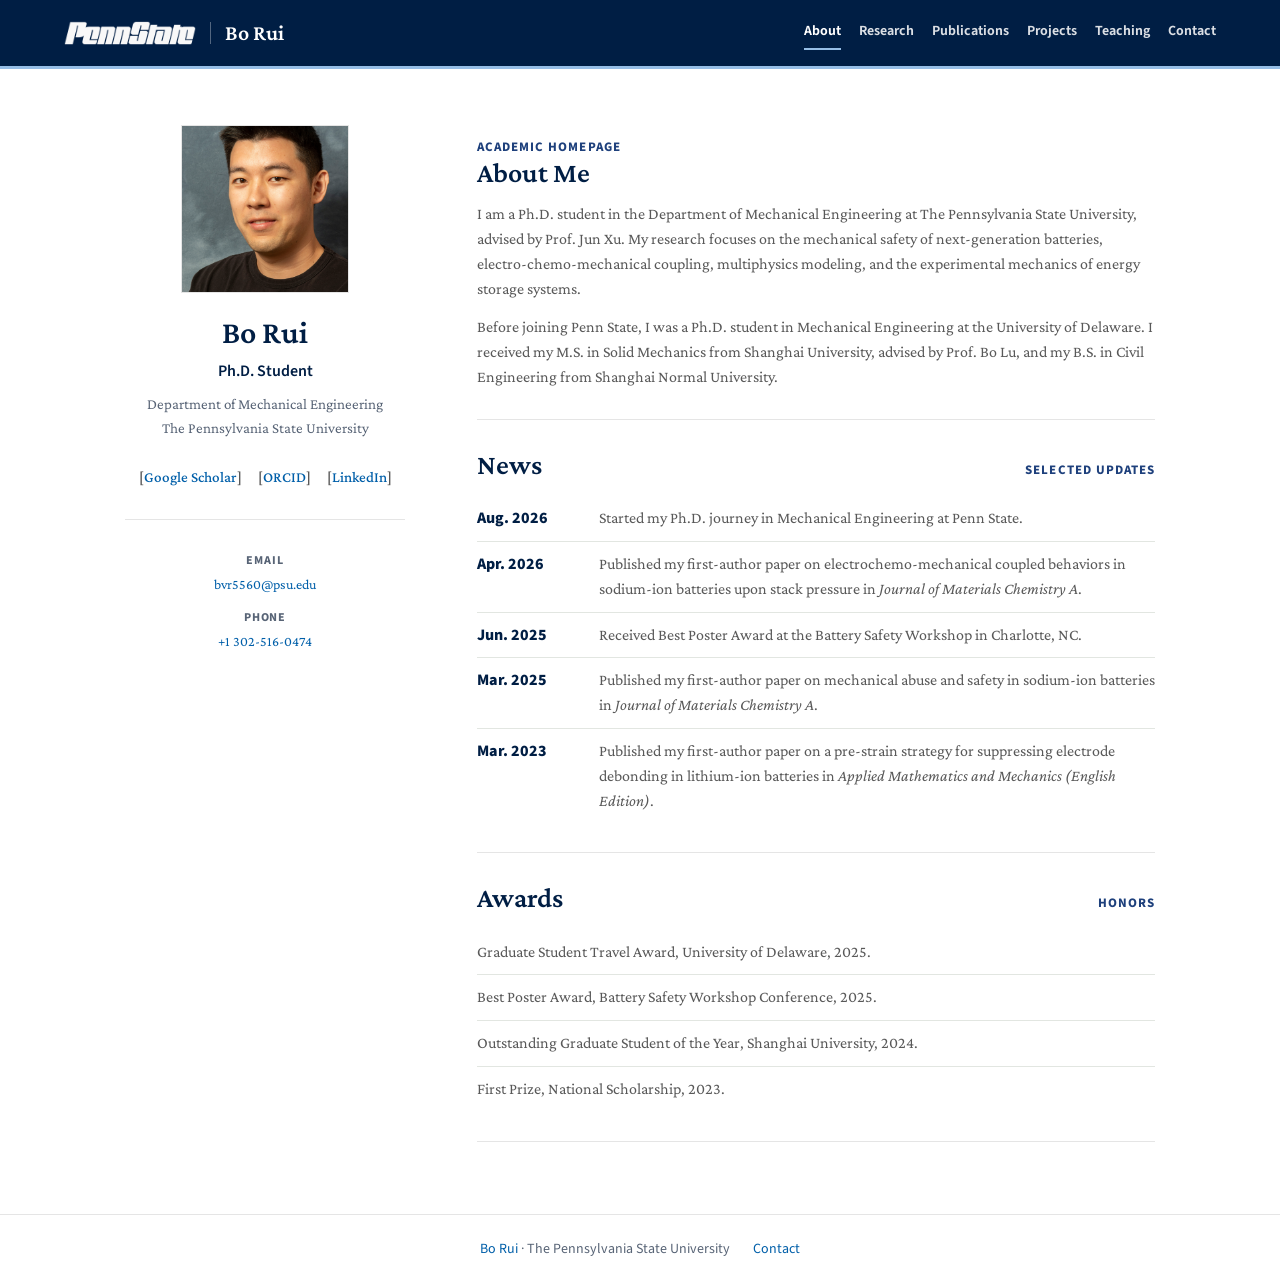
==== index.html @ 9f86cd19 "Split academic website into independent section pages" ====
<!doctype html>
<html lang="en">
  <head>
    <meta charset="utf-8" />
    <meta name="viewport" content="width=device-width, initial-scale=1" />
    <meta
      name="description"
      content="About — Bo Rui, Ph.D. student in Mechanical Engineering at The Pennsylvania State University."
    />
    <title>About | Bo Rui</title>
    <link rel="preconnect" href="https://fonts.googleapis.com" />
    <link rel="preconnect" href="https://fonts.gstatic.com" crossorigin />
    <link
      href="https://fonts.googleapis.com/css2?family=Crimson+Pro:ital,wght@0,400;0,500;0,600;1,400;1,500&family=Source+Sans+3:wght@400;500;600;700;750&display=swap"
      rel="stylesheet"
    />
    <link rel="stylesheet" href="styles.css" />
    <script src="navigation.js" defer></script>
  </head>
  <body>
    <a class="skip-link" href="#main-content">Skip to main content</a>
    <header class="topbar">
      <a class="brand" href="index.html" aria-label="Bo Rui homepage">
        <img src="assets/pennstate.png" alt="The Pennsylvania State University" />
        <span>Bo Rui</span>
      </a>
      <nav class="nav" aria-label="Primary navigation">
        <a href="index.html" aria-current="page">About</a>
        <a href="research.html">Research</a>
        <a href="publications.html">Publications</a>
        <a href="projects.html">Projects</a>
        <a href="teaching.html">Teaching</a>
        <a href="contact.html">Contact</a>
      </nav>
    </header>

    <div class="page-shell">
      <aside class="profile-panel" aria-label="Profile summary">
        <img class="portrait" src="assets/profile.jpg" alt="Portrait of Bo Rui" />
        <h1>Bo Rui</h1>
        <p class="role">Ph.D. Student</p>
        <p class="affiliation">
          Department of Mechanical Engineering<br />
          The Pennsylvania State University
        </p>
        <div class="quick-links" aria-label="Academic links">
          <a href="https://scholar.google.com/citations?user=eAPEMPQAAAAJ&hl=en">Google Scholar</a>
          <a href="https://orcid.org/0009-0004-3398-0794">ORCID</a>
          <a href="https://www.linkedin.com/in/bo-rui-29960b326/">LinkedIn</a>
        </div>
        <dl class="profile-meta">
          <div>
            <dt>Email</dt>
            <dd><a href="mailto:bvr5560@psu.edu">bvr5560@psu.edu</a></dd>
          </div>
          <div>
            <dt>Phone</dt>
            <dd><a href="tel:+13025160474">+1 302-516-0474</a></dd>
          </div>
        </dl>
      </aside>
      <main id="main-content" class="content" tabindex="-1">
        <section id="about" class="section">
          <p class="eyebrow">Academic Homepage</p>
          <h2>About Me</h2>
          <p>
            I am a Ph.D. student in the Department of Mechanical Engineering at
            The Pennsylvania State University, advised by Prof. Jun Xu. My
            research focuses on the mechanical safety of next-generation batteries,
            electro-chemo-mechanical coupling, multiphysics modeling, and the
            experimental mechanics of energy storage systems.
          </p>
          <p>
            Before joining Penn State, I was a Ph.D. student in Mechanical
            Engineering at the University of Delaware. I received my M.S. in
            Solid Mechanics from Shanghai University, advised by Prof. Bo Lu,
            and my B.S. in Civil Engineering from Shanghai Normal University.
          </p>
        </section>

        <section class="section news-section" aria-labelledby="news-title">
          <div class="section-heading">
            <h2 id="news-title">News</h2>
            <span class="section-note">Selected updates</span>
          </div>
          <ul class="timeline">
            <li>
              <time datetime="2026-08">Aug. 2026</time>
              <span>Started my Ph.D. journey in Mechanical Engineering at Penn State.</span>
            </li>
            <li>
              <time datetime="2026-04">Apr. 2026</time>
              <span>Published my first-author paper on electrochemo-mechanical coupled behaviors in sodium-ion batteries upon stack pressure in <em>Journal of Materials Chemistry A</em>.</span>
            </li>
            <li>
              <time datetime="2025-06">Jun. 2025</time>
              <span>Received Best Poster Award at the Battery Safety Workshop in Charlotte, NC.</span>
            </li>
            <li>
              <time datetime="2025-03">Mar. 2025</time>
              <span>Published my first-author paper on mechanical abuse and safety in sodium-ion batteries in <em>Journal of Materials Chemistry A</em>.</span>
            </li>
            <li>
              <time datetime="2023-03">Mar. 2023</time>
              <span>Published my first-author paper on a pre-strain strategy for suppressing electrode debonding in lithium-ion batteries in <em>Applied Mathematics and Mechanics (English Edition)</em>.</span>
            </li>
          </ul>
        </section>

        <section class="section">
          <div class="section-heading">
            <h2>Awards</h2>
            <span class="section-note">Honors</span>
          </div>
          <ul class="simple-list">
            <li>Graduate Student Travel Award, University of Delaware, 2025.</li>
            <li>Best Poster Award, Battery Safety Workshop Conference, 2025.</li>
            <li>Outstanding Graduate Student of the Year, Shanghai University, 2024.</li>
            <li>First Prize, National Scholarship, 2023.</li>
          </ul>
        </section>
      </main>
    </div>
    <footer class="site-footer">
      <a href="index.html">Bo Rui</a> · The Pennsylvania State University
      <a href="contact.html">Contact</a>
    </footer>
  </body>
</html>
---- styles.css ----
:root {
  color-scheme: light;
  --bg: #ffffff;
  --paper: #ffffff;
  --ink: #595959;
  --heading: #001e44;
  --muted: #586476;
  --line: #e5e5e5;
  --accent: #005fa9;
  --accent-dark: #001e44;
  --accent-soft: #f6f8fa;
  --sky: #96bee6;
  --radius: 2px;
  --display: "Crimson Pro", Georgia, "Times New Roman", serif;
  --sans: "Source Sans 3", "Segoe UI", Arial, sans-serif;
}

* {
  box-sizing: border-box;
}

html {
  scroll-behavior: smooth;
}

body {
  margin: 0;
  background: var(--bg);
  color: var(--ink);
  font-family: var(--display);
  font-size: 16px;
  line-height: 1.55;
  -webkit-font-smoothing: antialiased;
}

a {
  color: var(--accent);
  text-decoration: none;
}

a:hover {
  color: #006699;
  text-decoration: underline;
  text-underline-offset: 3px;
}

.topbar {
  position: sticky;
  top: 0;
  z-index: 10;
  display: flex;
  align-items: center;
  justify-content: space-between;
  gap: 24px;
  padding: 16px clamp(20px, 5vw, 72px);
  border-bottom: 3px solid var(--sky);
  background: var(--heading);
  backdrop-filter: blur(10px);
}

.brand {
  display: inline-flex;
  align-items: center;
  gap: 14px;
  color: #ffffff;
  font-family: var(--display);
  font-size: 22px;
  font-weight: 600;
}

.brand img {
  display: block;
  width: 132px;
  height: auto;
}

.brand span {
  padding-left: 14px;
  border-left: 1px solid rgba(255, 255, 255, 0.32);
  line-height: 1;
}

.nav {
  display: flex;
  flex-wrap: wrap;
  justify-content: flex-end;
  gap: 8px 18px;
  font-family: var(--sans);
  font-size: 14px;
  font-weight: 650;
}

.nav a {
  color: rgba(255, 255, 255, 0.86);
}

.nav a:hover {
  color: #ffffff;
}

.page-shell {
  display: grid;
  grid-template-columns: minmax(232px, 280px) minmax(0, 720px);
  gap: clamp(34px, 6vw, 72px);
  width: min(1030px, calc(100% - 44px));
  margin: 52px auto 72px;
}

.profile-panel {
  position: sticky;
  top: 92px;
  align-self: start;
  padding: 4px 0 0;
  border: 0;
  border-radius: 0;
  background: transparent;
  text-align: center;
}

.portrait {
  width: 168px;
  height: 168px;
  margin: 0 auto 22px;
  border: 1px solid var(--line);
  border-radius: 0;
  display: block;
  object-fit: cover;
  object-position: 50% 28%;
}

.profile-panel h1,
.section h2 {
  margin: 0;
  color: var(--heading);
  font-family: var(--display);
  line-height: 1.12;
}

.profile-panel h1 {
  font-size: 32px;
  text-align: center;
  font-weight: 600;
}

.role {
  margin: 8px 0 0;
  color: var(--heading);
  font-family: var(--sans);
  font-weight: 600;
  text-align: center;
}

.affiliation {
  margin: 10px 0 20px;
  color: var(--muted);
  font-family: var(--display);
  font-size: 15px;
  text-align: center;
}

.quick-links {
  display: flex;
  flex-wrap: wrap;
  justify-content: center;
  gap: 4px;
  margin: 24px 0 28px;
}

.quick-links a,
.paper-links a {
  display: inline-flex;
  min-height: auto;
  align-items: center;
  border: 0;
  border-radius: 0;
  padding: 2px 6px;
  background: transparent;
  color: var(--accent);
  font-family: var(--display);
  font-size: 15px;
  font-weight: 500;
}

.quick-links a::before {
  content: "[";
  color: var(--ink);
}

.quick-links a::after {
  content: "]";
  color: var(--ink);
}

.profile-meta {
  margin: 0;
  border-top: 1px solid var(--line);
  padding-top: 18px;
}

.profile-meta div {
  margin-top: 14px;
}

.profile-meta dt {
  color: var(--muted);
  font-family: var(--sans);
  font-size: 12px;
  font-weight: 750;
  letter-spacing: 0.08em;
  text-transform: uppercase;
}

.profile-meta dd {
  margin: 3px 0 0;
  font-size: 14px;
}

.content {
  min-width: 0;
}

.section {
  padding: 29px 0;
  border-bottom: 1px solid var(--line);
}

.section:first-child {
  padding-top: 2px;
}

.section h2 {
  font-size: 28px;
  font-weight: 600;
}

.section h3 {
  margin: 0 0 8px;
  color: var(--heading);
  font-family: var(--display);
  font-size: 18px;
  font-weight: 600;
}

.section p {
  margin: 14px 0 0;
}

.eyebrow,
.section-note {
  color: #1e407c;
  font-family: var(--sans);
  font-size: 13px;
  font-weight: 750;
  letter-spacing: 0.08em;
  text-transform: uppercase;
}

.eyebrow {
  margin: 0 0 8px;
}

.section-heading {
  display: flex;
  align-items: baseline;
  justify-content: space-between;
  gap: 20px;
  margin-bottom: 16px;
}

.timeline,
.simple-list {
  margin: 0;
  padding-left: 0;
  list-style: none;
}

.timeline li {
  display: grid;
  grid-template-columns: 104px 1fr;
  gap: 18px;
  padding: 10px 0;
  border-top: 1px solid rgba(217, 222, 215, 0.75);
}

.timeline li:first-child {
  border-top: 0;
}

.timeline time {
  color: var(--accent-dark);
  font-family: var(--sans);
  font-weight: 800;
}

.interest-grid,
.project-list {
  display: grid;
  grid-template-columns: 1fr;
  gap: 0;
}

.interest,
.project-list article {
  padding: 15px 0;
  border: 0;
  border-top: 1px solid var(--line);
  border-radius: 0;
  background: transparent;
}

.interest p,
.project-list p {
  margin-top: 8px;
  color: var(--muted);
  font-size: 16px;
}

.publication-list {
  margin: 0;
  padding-left: 24px;
}

.publication-list li {
  margin: 0 0 20px;
  padding-left: 6px;
  color: var(--muted);
}

.paper-links {
  display: flex;
  flex-wrap: wrap;
  gap: 8px;
  margin-top: 10px;
}

.paper-links a {
  padding: 0;
  font-size: 14px;
}

.simple-list li {
  padding: 10px 0;
  border-top: 1px solid rgba(217, 222, 215, 0.75);
}

.simple-list li:first-child {
  border-top: 0;
}

.contact-section {
  display: grid;
  grid-template-columns: minmax(0, 1.2fr) minmax(220px, 0.8fr);
  gap: 28px;
  border-bottom: 0;
}

address {
  display: grid;
  gap: 8px;
  align-content: start;
  color: var(--muted);
  font-style: normal;
}

@media (max-width: 880px) {
  .topbar {
    align-items: flex-start;
    flex-direction: column;
  }

  .nav {
    justify-content: flex-start;
  }

  .page-shell {
    grid-template-columns: 1fr;
    margin-top: 28px;
  }

  .profile-panel {
    position: static;
  }

  .interest-grid,
  .project-list,
  .contact-section {
    grid-template-columns: 1fr;
  }
}

@media (max-width: 560px) {
  body {
    font-size: 15px;
  }

  .topbar {
    padding: 14px 18px;
  }

  .brand {
    gap: 10px;
    font-size: 20px;
  }

  .brand img {
    width: 116px;
  }

  .brand span {
    padding-left: 10px;
  }

  .page-shell {
    width: min(100% - 28px, 1180px);
  }

  .profile-panel {
    padding: 22px;
  }

  .portrait {
    width: 138px;
    height: 138px;
    font-size: 34px;
  }

  .section-heading {
    align-items: flex-start;
    flex-direction: column;
    gap: 4px;
  }

  .timeline li {
    grid-template-columns: 1fr;
    gap: 2px;
  }
}

/* Shared navigation and independent section pages. */
.nav a { padding: 5px 0; border-bottom: 2px solid transparent; }
.nav a[aria-current="page"] { color: #fff; border-bottom-color: var(--sky); }
a:focus-visible { outline: 3px solid var(--sky); outline-offset: 5px; }
.skip-link { position: fixed; top: -100px; left: 16px; z-index: 20; padding: 12px; background: #fff; }
.skip-link:focus { top: 12px; }
.page-content { width: min(920px, calc(100% - 44px)); margin: 52px auto 72px; min-height: 58vh; }
.section h1 { margin: 0; color: var(--heading); font-family: var(--display); font-size: 36px; font-weight: 600; line-height: 1.15; }
.page-content > .section { border-bottom: 0; padding-top: 12px; }
.site-footer { border-top: 1px solid var(--line); padding: 24px 22px; text-align: center; font-family: var(--sans); font-size: 14px; color: var(--muted); }
.site-footer > a:last-child { margin-left: 20px; }
@media (max-width: 560px) {
  .page-content { width: calc(100% - 36px); margin-top: 28px; }
  .section h1 { font-size: 30px; }
  .nav { gap: 6px 16px; }
  .nav a { padding: 8px 0; }
}
@media (prefers-reduced-motion: reduce) { html { scroll-behavior: auto; } }
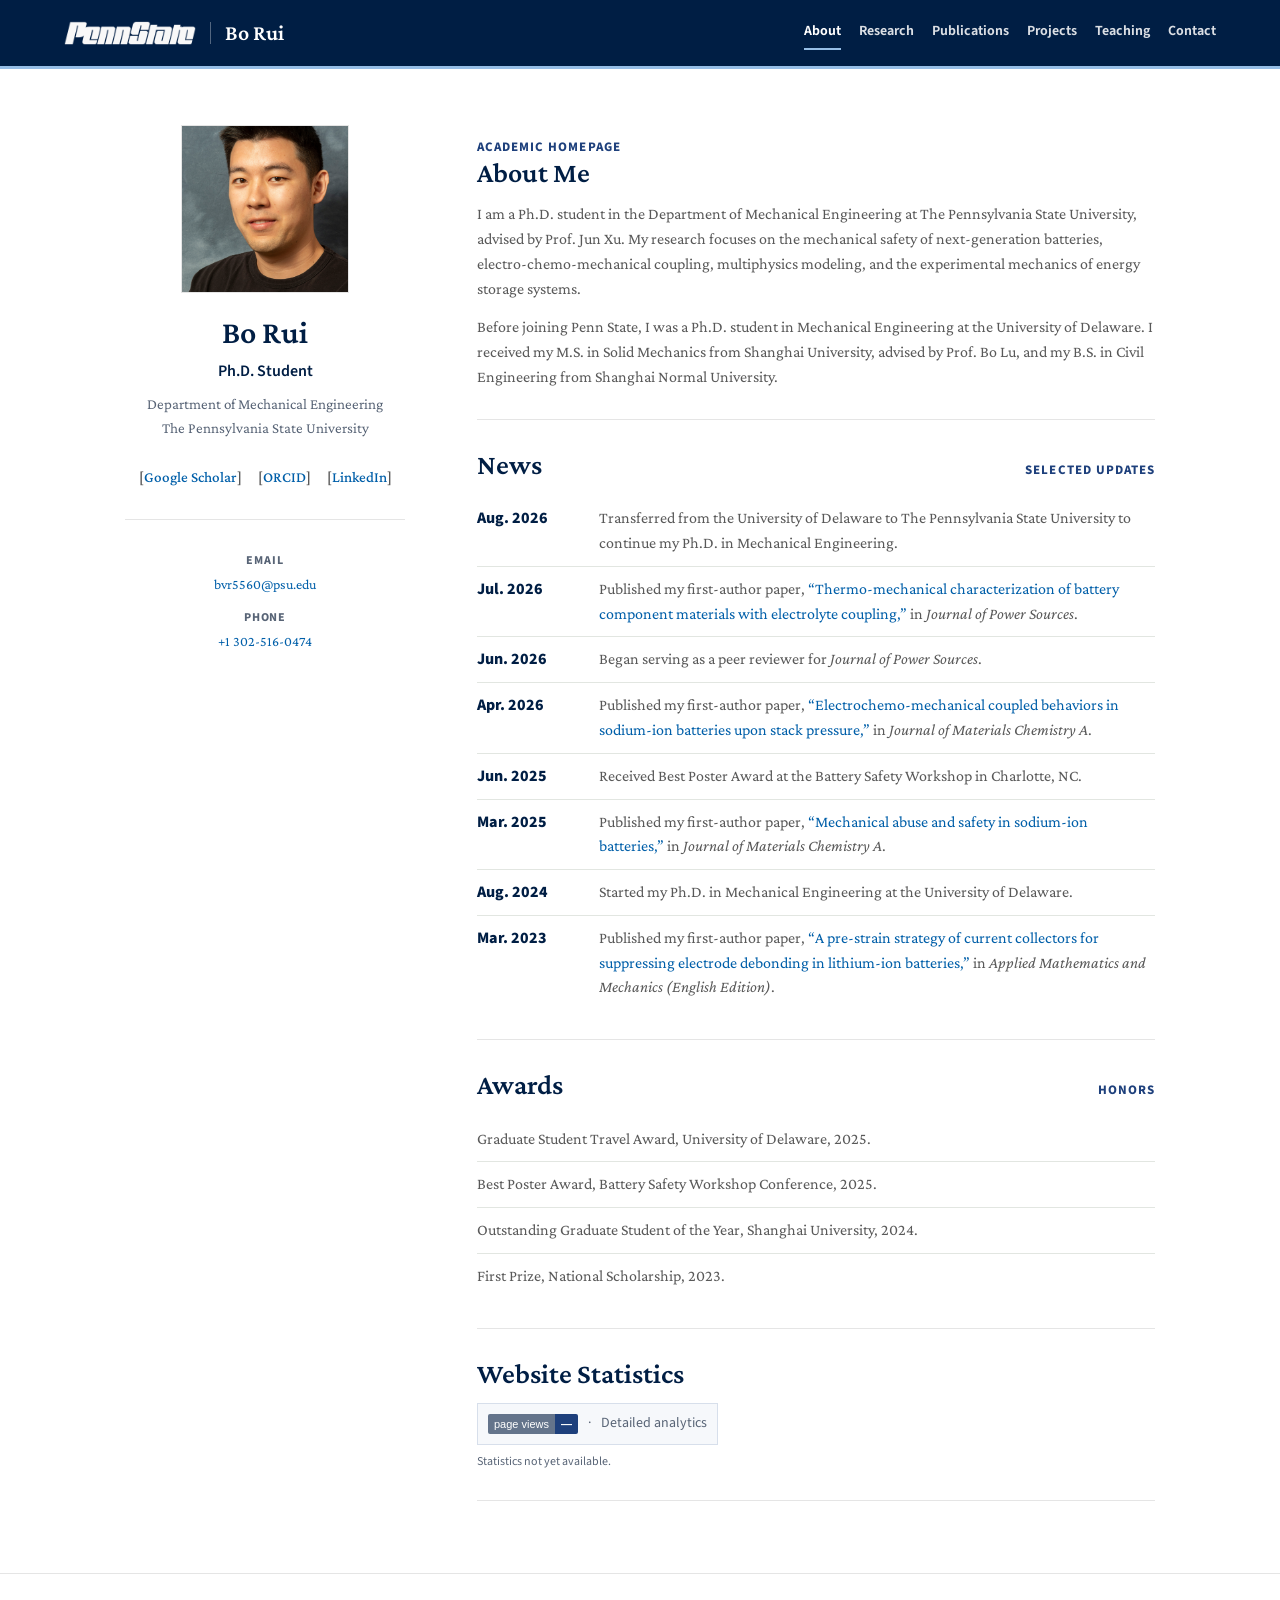
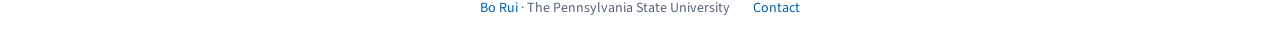
==== commit 138bac45: "Update news, publication links, teaching service and statistics placeholder" ====
--- a/index.html
+++ b/index.html
@@ -16,6 +16,7 @@
     />
     <link rel="stylesheet" href="styles.css" />
     <script src="navigation.js" defer></script>
+    <script src="analytics.js" defer></script>
   </head>
   <body>
     <a class="skip-link" href="#main-content">Skip to main content</a>
@@ -86,11 +87,19 @@
           <ul class="timeline">
             <li>
               <time datetime="2026-08">Aug. 2026</time>
-              <span>Started my Ph.D. journey in Mechanical Engineering at Penn State.</span>
+              <span>Transferred from the University of Delaware to The Pennsylvania State University to continue my Ph.D. in Mechanical Engineering.</span>
+            </li>
+            <li>
+              <time datetime="2026-07">Jul. 2026</time>
+              <span>Published my first-author paper, <a href="https://doi.org/10.1016/j.jpowsour.2026.240930">“Thermo-mechanical characterization of battery component materials with electrolyte coupling,”</a> in <em>Journal of Power Sources</em>.</span>
+            </li>
+            <li>
+              <time datetime="2026-06">Jun. 2026</time>
+              <span>Began serving as a peer reviewer for <em>Journal of Power Sources</em>.</span>
             </li>
             <li>
               <time datetime="2026-04">Apr. 2026</time>
-              <span>Published my first-author paper on electrochemo-mechanical coupled behaviors in sodium-ion batteries upon stack pressure in <em>Journal of Materials Chemistry A</em>.</span>
+              <span>Published my first-author paper, <a href="https://doi.org/10.1039/D6TA01576J">“Electrochemo-mechanical coupled behaviors in sodium-ion batteries upon stack pressure,”</a> in <em>Journal of Materials Chemistry A</em>.</span>
             </li>
             <li>
               <time datetime="2025-06">Jun. 2025</time>
@@ -98,11 +107,15 @@
             </li>
             <li>
               <time datetime="2025-03">Mar. 2025</time>
-              <span>Published my first-author paper on mechanical abuse and safety in sodium-ion batteries in <em>Journal of Materials Chemistry A</em>.</span>
+              <span>Published my first-author paper, <a href="https://doi.org/10.1039/D5TA00624D">“Mechanical abuse and safety in sodium-ion batteries,”</a> in <em>Journal of Materials Chemistry A</em>.</span>
+            </li>
+            <li>
+              <time datetime="2024-08">Aug. 2024</time>
+              <span>Started my Ph.D. in Mechanical Engineering at the University of Delaware.</span>
             </li>
             <li>
               <time datetime="2023-03">Mar. 2023</time>
-              <span>Published my first-author paper on a pre-strain strategy for suppressing electrode debonding in lithium-ion batteries in <em>Applied Mathematics and Mechanics (English Edition)</em>.</span>
+              <span>Published my first-author paper, <a href="https://doi.org/10.1007/s10483-023-2976-9">“A pre-strain strategy of current collectors for suppressing electrode debonding in lithium-ion batteries,”</a> in <em>Applied Mathematics and Mechanics (English Edition)</em>.</span>
             </li>
           </ul>
         </section>
@@ -119,6 +132,18 @@
             <li>First Prize, National Scholarship, 2023.</li>
           </ul>
         </section>
+        <section class="section website-statistics" aria-labelledby="statistics-title">
+          <h2 id="statistics-title">Website Statistics</h2>
+          <div class="statistics-bar">
+            <span class="views-badge" aria-label="Total page views unavailable">
+              <span class="views-label">page views</span>
+              <span id="page-view-count" class="views-count">—</span>
+            </span>
+            <span aria-hidden="true">·</span>
+            <a id="analytics-link" class="analytics-link" aria-disabled="true">Detailed analytics</a>
+          </div>
+          <p id="statistics-status" class="statistics-status" role="status">Statistics not yet available.</p>
+        </section>
       </main>
     </div>
     <footer class="site-footer">
--- a/styles.css
+++ b/styles.css
@@ -454,3 +454,30 @@
   .nav a { padding: 8px 0; }
 }
 @media (prefers-reduced-motion: reduce) { html { scroll-behavior: auto; } }
+
+/* Website statistics: the number remains unavailable until a real site is configured. */
+.statistics-bar { display: inline-flex; align-items: center; flex-wrap: wrap; gap: 10px; margin-top: 14px; padding: 9px 10px; border: 1px solid #d7dfeb; background: #f6f8fb; font-family: var(--sans); font-size: 14px; color: #586476; }
+.views-badge { display: inline-flex; overflow: hidden; border-radius: 2px; color: #fff; font: 11px/20px Verdana, sans-serif; white-space: nowrap; }
+.views-label { padding: 0 6px; background: #64748b; }
+.views-count { padding: 0 6px; background: #1e407c; font-weight: 700; }
+.analytics-link { text-decoration: underline; text-underline-offset: 3px; }
+.analytics-link[aria-disabled="true"] { color: var(--muted); text-decoration: none; cursor: default; }
+.section .statistics-status { margin-top: 8px; font-family: var(--sans); font-size: 12px; color: var(--muted); }
+
+/* Teaching and service categories. */
+.service-group { padding: 28px 0; border-top: 1px solid var(--line); }
+.service-group:first-of-type { margin-top: 24px; }
+.service-group:last-child { padding-bottom: 0; }
+.service-group h2 { margin-bottom: 20px; font-size: 25px; }
+.service-group h3 { font-size: 19px; line-height: 1.4; }
+.service-group .service-meta { margin-top: 5px; color: var(--muted); font-family: var(--sans); font-size: 14px; }
+.service-details { margin: 14px 0 0; padding-left: 22px; }
+.service-details li + li { margin-top: 8px; }
+.review-list { margin-top: 14px; }
+.review-list li { display: flex; justify-content: space-between; align-items: baseline; gap: 18px; }
+.review-count { flex-shrink: 0; color: var(--heading); font-family: var(--sans); font-size: 14px; }
+.presentation-list li { padding: 16px 0; }
+@media (max-width: 560px) {
+  .service-group h2 { font-size: 23px; }
+  .review-list li { flex-wrap: wrap; gap: 4px 14px; }
+}
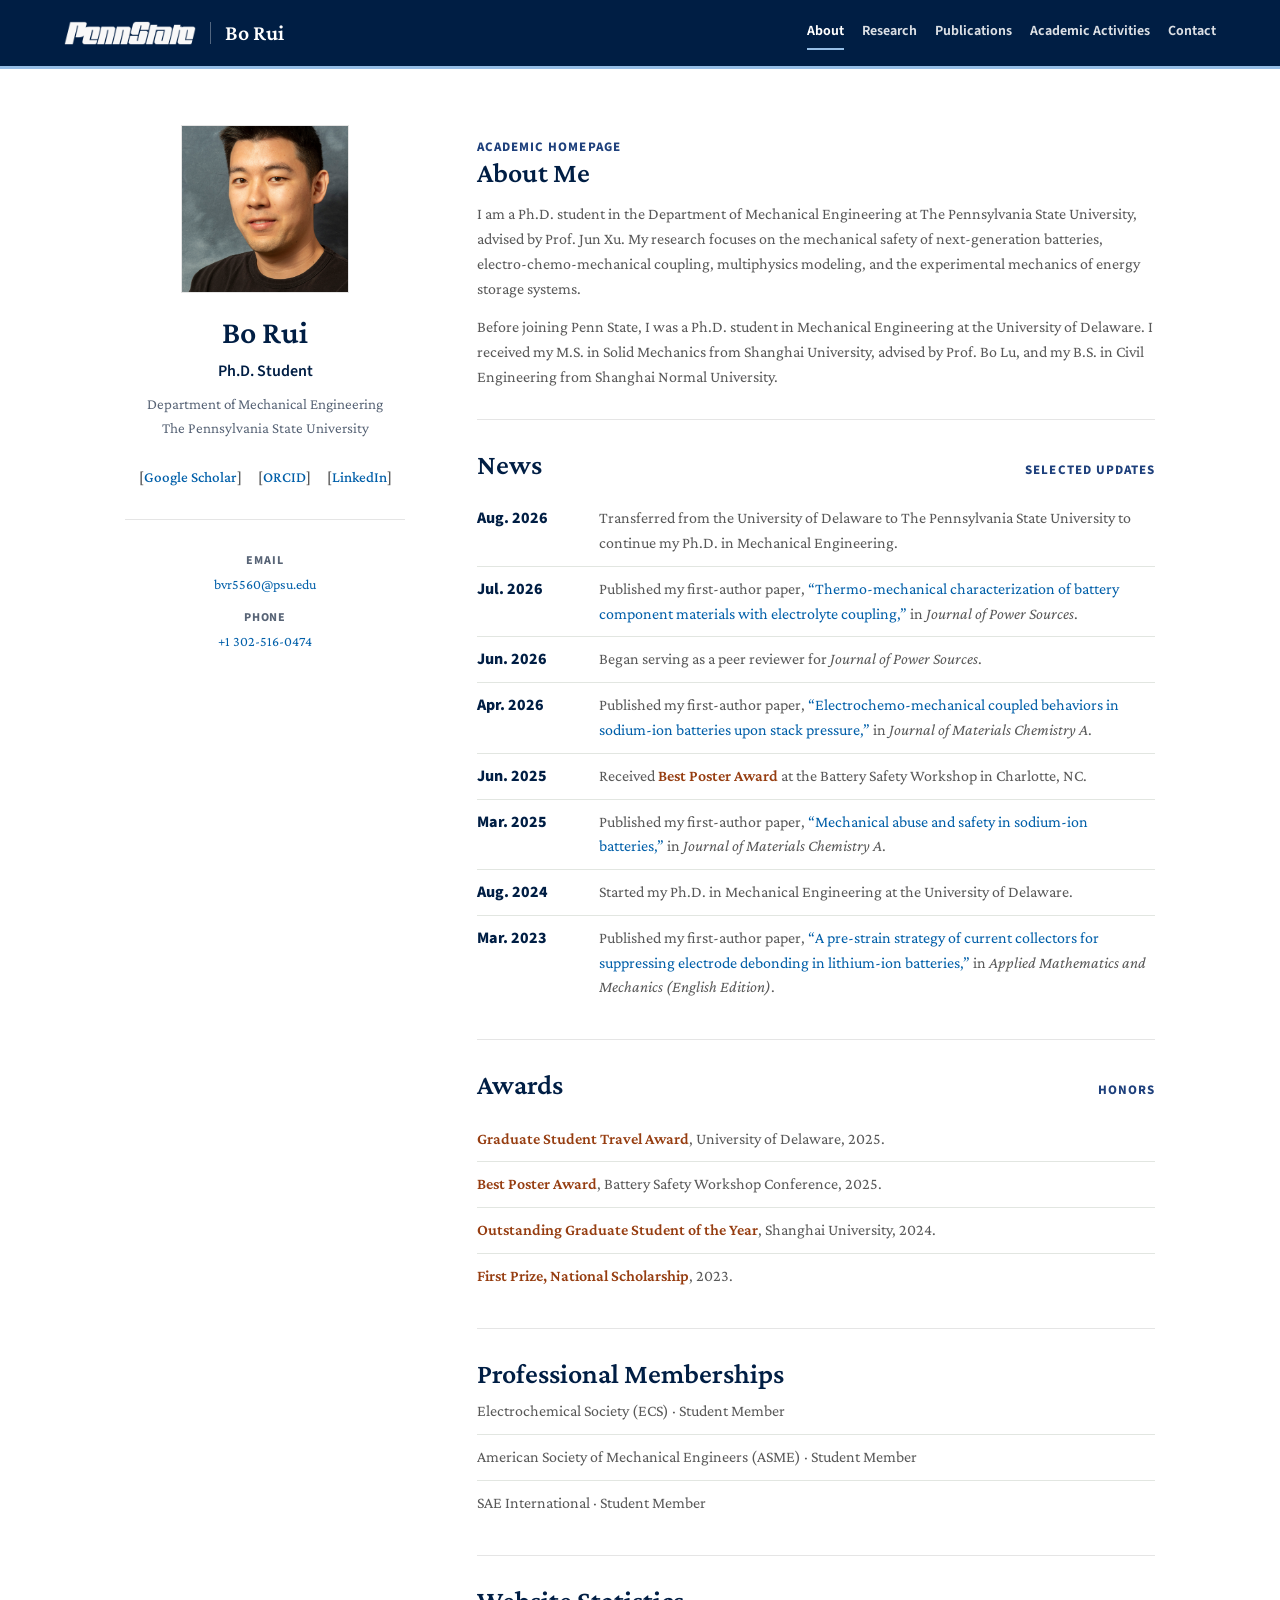
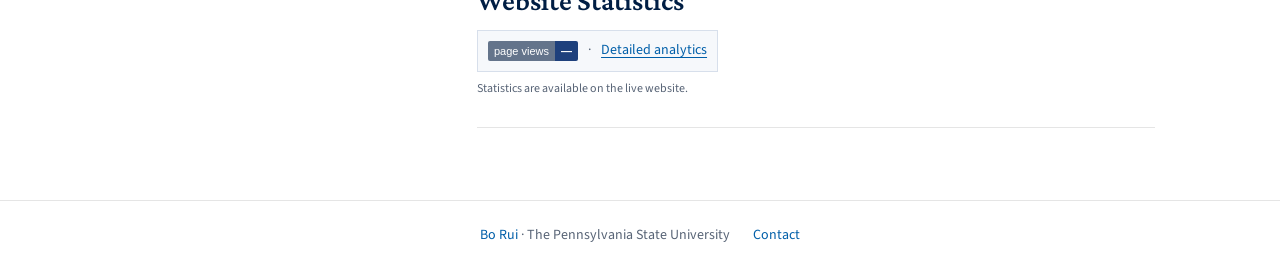
==== commit 5d172b0e: "Organize academic pages and add search discovery metadata" ====
--- a/index.html
+++ b/index.html
@@ -3,11 +3,9 @@
   <head>
     <meta charset="utf-8" />
     <meta name="viewport" content="width=device-width, initial-scale=1" />
-    <meta
-      name="description"
-      content="About — Bo Rui, Ph.D. student in Mechanical Engineering at The Pennsylvania State University."
-    />
-    <title>About | Bo Rui</title>
+    <meta name="description" content="Bo Rui, Mechanical Engineering Ph.D. student at Penn State. Research on battery safety, electro-chemo-mechanical coupling, multiphysics modeling, and experimental mechanics." />
+    <title>Bo Rui | Penn State | Battery Safety Research</title>
+    <link rel="canonical" href="https://borui-research.github.io/" />
     <link rel="preconnect" href="https://fonts.googleapis.com" />
     <link rel="preconnect" href="https://fonts.gstatic.com" crossorigin />
     <link
@@ -17,6 +15,7 @@
     <link rel="stylesheet" href="styles.css" />
     <script src="navigation.js" defer></script>
     <script src="analytics.js" defer></script>
+    <script type="application/ld+json">{"@context": "https://schema.org", "@type": "ProfilePage", "url": "https://borui-research.github.io/", "mainEntity": {"@type": "Person", "name": "Bo Rui", "url": "https://borui-research.github.io/", "jobTitle": "Ph.D. Student in Mechanical Engineering", "affiliation": {"@type": "CollegeOrUniversity", "name": "The Pennsylvania State University"}, "sameAs": ["https://scholar.google.com/citations?user=eAPEMPQAAAAJ&hl=en", "https://orcid.org/0009-0004-3398-0794", "https://www.linkedin.com/in/bo-rui-29960b326/"]}}</script>
   </head>
   <body>
     <a class="skip-link" href="#main-content">Skip to main content</a>
@@ -29,8 +28,7 @@
         <a href="index.html" aria-current="page">About</a>
         <a href="research.html">Research</a>
         <a href="publications.html">Publications</a>
-        <a href="projects.html">Projects</a>
-        <a href="teaching.html">Teaching</a>
+        <a href="teaching.html">Academic Activities</a>
         <a href="contact.html">Contact</a>
       </nav>
     </header>
@@ -103,7 +101,7 @@
             </li>
             <li>
               <time datetime="2025-06">Jun. 2025</time>
-              <span>Received Best Poster Award at the Battery Safety Workshop in Charlotte, NC.</span>
+              <span>Received <strong class="honor-text">Best Poster Award</strong> at the Battery Safety Workshop in Charlotte, NC.</span>
             </li>
             <li>
               <time datetime="2025-03">Mar. 2025</time>
@@ -126,12 +124,20 @@
             <span class="section-note">Honors</span>
           </div>
           <ul class="simple-list">
-            <li>Graduate Student Travel Award, University of Delaware, 2025.</li>
-            <li>Best Poster Award, Battery Safety Workshop Conference, 2025.</li>
-            <li>Outstanding Graduate Student of the Year, Shanghai University, 2024.</li>
-            <li>First Prize, National Scholarship, 2023.</li>
+            <li><strong class="honor-text">Graduate Student Travel Award</strong>, University of Delaware, 2025.</li>
+            <li><strong class="honor-text">Best Poster Award</strong>, Battery Safety Workshop Conference, 2025.</li>
+            <li><strong class="honor-text">Outstanding Graduate Student of the Year</strong>, Shanghai University, 2024.</li>
+            <li><strong class="honor-text">First Prize, National Scholarship</strong>, 2023.</li>
           </ul>
         </section>
+          <section class="section" aria-labelledby="memberships">
+            <h2 id="memberships">Professional Memberships</h2>
+            <ul class="simple-list">
+              <li>Electrochemical Society (ECS) · Student Member</li>
+              <li>American Society of Mechanical Engineers (ASME) · Student Member</li>
+              <li>SAE International · Student Member</li>
+            </ul>
+          </section>
         <section class="section website-statistics" aria-labelledby="statistics-title">
           <h2 id="statistics-title">Website Statistics</h2>
           <div class="statistics-bar">
--- a/styles.css
+++ b/styles.css
@@ -481,3 +481,11 @@
   .service-group h2 { font-size: 23px; }
   .review-list li { flex-wrap: wrap; gap: 4px 14px; }
 }
+
+/* Publication year groups and journal metrics. */
+.publication-year { margin-top: 30px; padding-top: 22px; border-top: 1px solid #b9c8da; }
+.publication-year h2 { font-size: 27px; }
+.section .metrics-note { color: var(--muted); font-family: var(--sans); font-size: 13px; max-width: 780px; }
+.impact-factor { display: inline-block; margin-left: 7px; padding: 1px 7px; border: 1px solid #d6e0eb; border-radius: 3px; background: #f3f6fa; color: #294969; font: 600 12px/1.7 var(--sans); white-space: nowrap; }
+.honor-badge { display: inline-block; padding: 1px 8px; border: 1px solid #edcba8; border-radius: 3px; background: #fff3e7; color: #963d10; font: 700 12px/1.7 var(--sans); white-space: nowrap; }
+.honor-text { color: #963d10; font-weight: 600; }
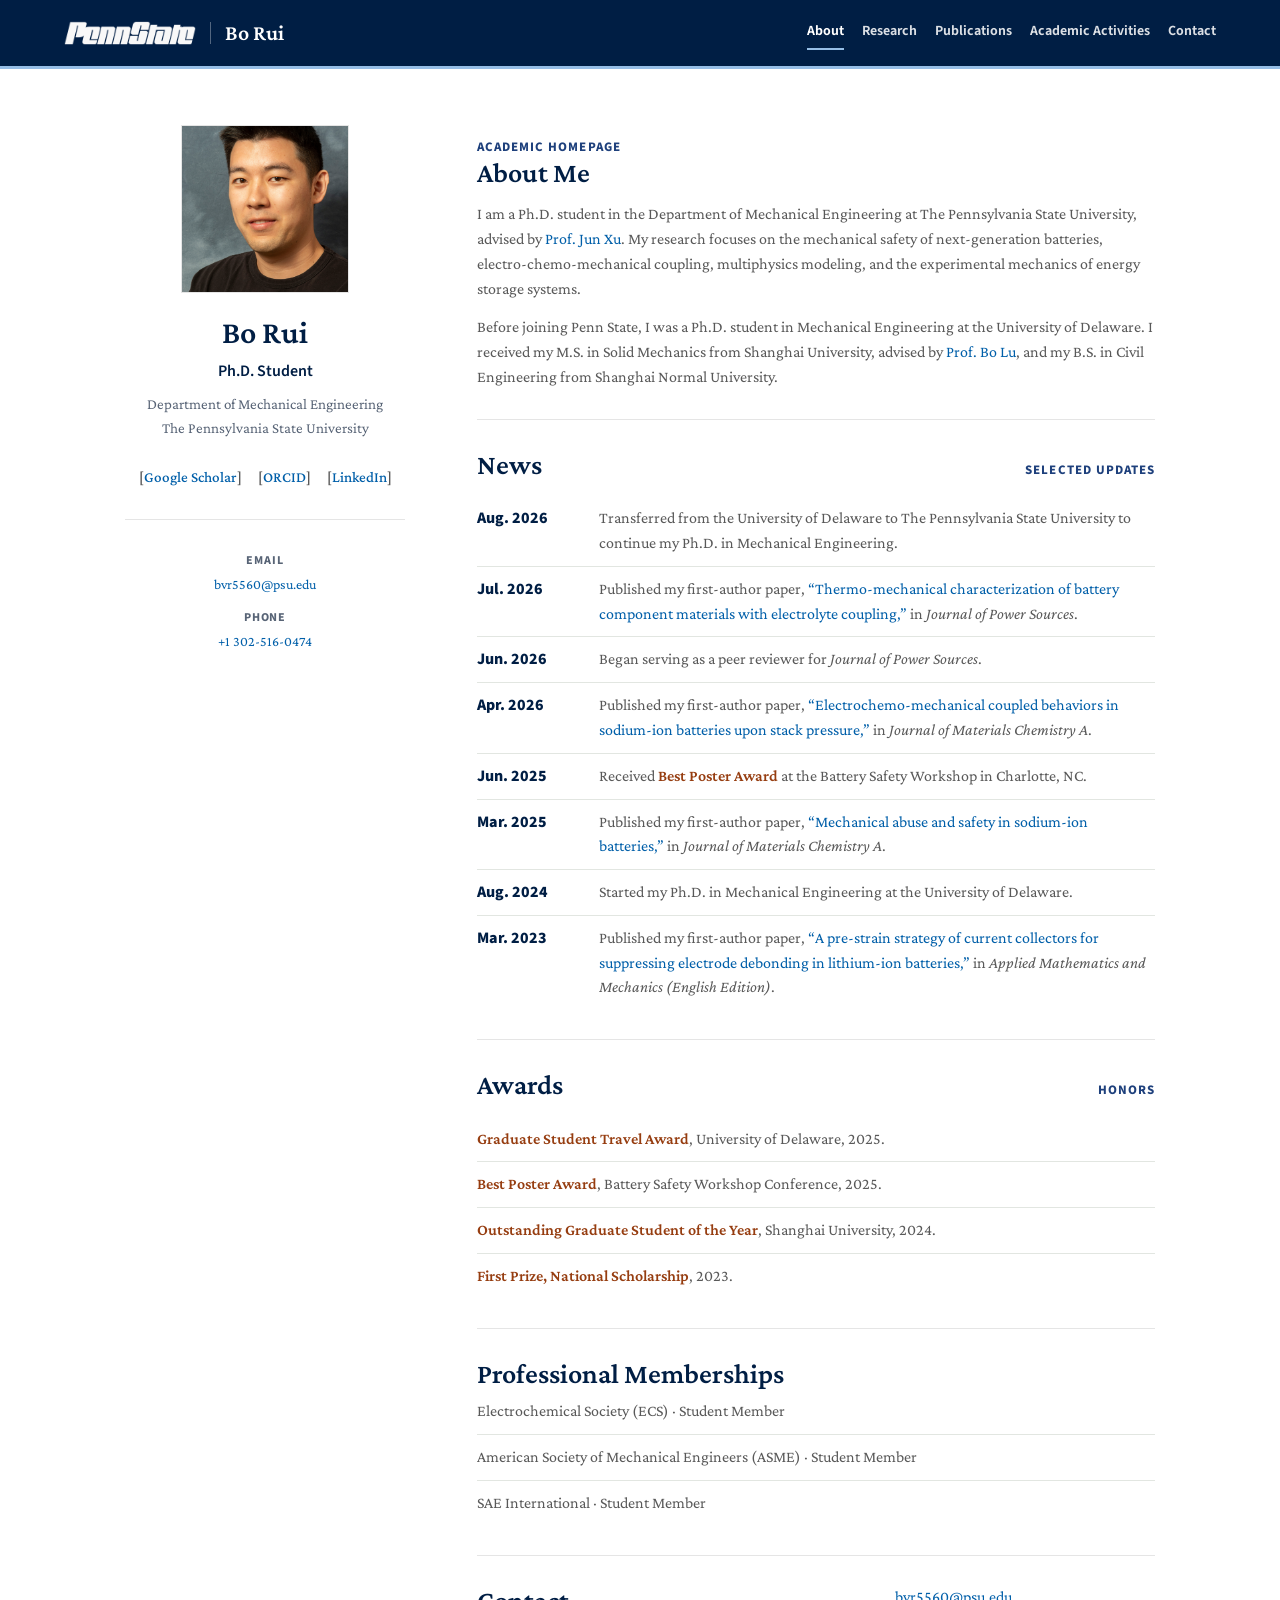
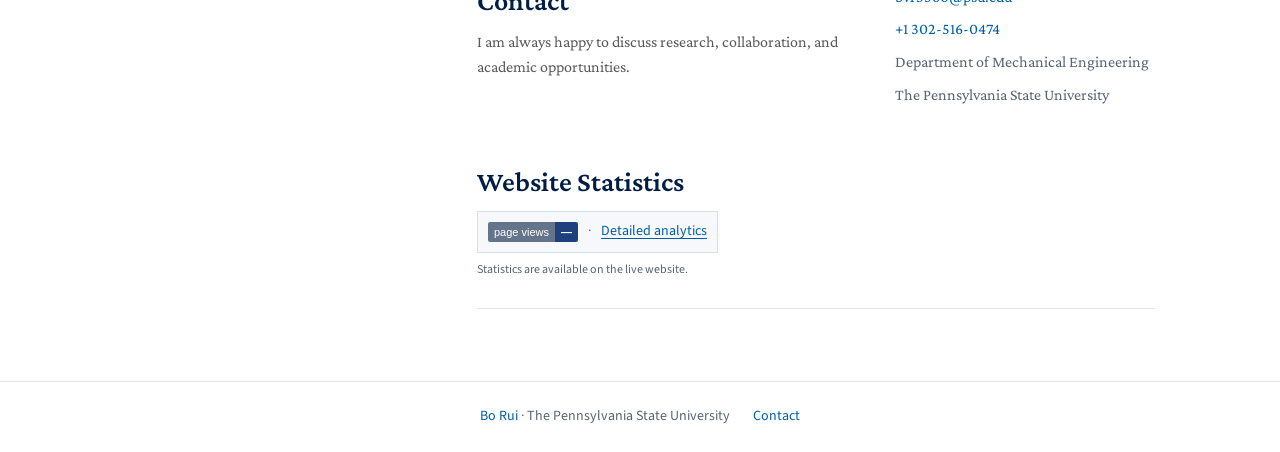
==== commit b2de2b0f: "Add automated publication statistics and consolidate contact information" ====
--- a/index.html
+++ b/index.html
@@ -16,6 +16,7 @@
     <script src="navigation.js" defer></script>
     <script src="analytics.js" defer></script>
     <script type="application/ld+json">{"@context": "https://schema.org", "@type": "ProfilePage", "url": "https://borui-research.github.io/", "mainEntity": {"@type": "Person", "name": "Bo Rui", "url": "https://borui-research.github.io/", "jobTitle": "Ph.D. Student in Mechanical Engineering", "affiliation": {"@type": "CollegeOrUniversity", "name": "The Pennsylvania State University"}, "sameAs": ["https://scholar.google.com/citations?user=eAPEMPQAAAAJ&hl=en", "https://orcid.org/0009-0004-3398-0794", "https://www.linkedin.com/in/bo-rui-29960b326/"]}}</script>
+    <meta name="google-site-verification" content="LgjtqVjA02f3PxelbNB9Icsbc_MqVMGqq7Q3ceHTJBg" />
   </head>
   <body>
     <a class="skip-link" href="#main-content">Skip to main content</a>
@@ -29,7 +30,7 @@
         <a href="research.html">Research</a>
         <a href="publications.html">Publications</a>
         <a href="teaching.html">Academic Activities</a>
-        <a href="contact.html">Contact</a>
+        <a href="index.html#contact">Contact</a>
       </nav>
     </header>
 
@@ -64,7 +65,7 @@
           <h2>About Me</h2>
           <p>
             I am a Ph.D. student in the Department of Mechanical Engineering at
-            The Pennsylvania State University, advised by Prof. Jun Xu. My
+            The Pennsylvania State University, advised by <a href="https://junxu-emslab.github.io/">Prof. Jun Xu</a>. My
             research focuses on the mechanical safety of next-generation batteries,
             electro-chemo-mechanical coupling, multiphysics modeling, and the
             experimental mechanics of energy storage systems.
@@ -72,7 +73,7 @@
           <p>
             Before joining Penn State, I was a Ph.D. student in Mechanical
             Engineering at the University of Delaware. I received my M.S. in
-            Solid Mechanics from Shanghai University, advised by Prof. Bo Lu,
+            Solid Mechanics from Shanghai University, advised by <a href="https://smes.shu.edu.cn/info/1033/9665.htm">Prof. Bo Lu</a>,
             and my B.S. in Civil Engineering from Shanghai Normal University.
           </p>
         </section>
@@ -138,6 +139,21 @@
               <li>SAE International · Student Member</li>
             </ul>
           </section>
+        <section id="contact" class="section contact-section">
+          <div>
+            <h2>Contact</h2>
+            <p>
+              I am always happy to discuss research, collaboration, and academic
+              opportunities.
+            </p>
+          </div>
+          <address>
+            <a href="mailto:bvr5560@psu.edu">bvr5560@psu.edu</a>
+            <a href="tel:+13025160474">+1 302-516-0474</a>
+            <span>Department of Mechanical Engineering</span>
+            <span>The Pennsylvania State University</span>
+          </address>
+        </section>
         <section class="section website-statistics" aria-labelledby="statistics-title">
           <h2 id="statistics-title">Website Statistics</h2>
           <div class="statistics-bar">
@@ -154,7 +170,7 @@
     </div>
     <footer class="site-footer">
       <a href="index.html">Bo Rui</a> · The Pennsylvania State University
-      <a href="contact.html">Contact</a>
+      <a href="index.html#contact">Contact</a>
     </footer>
   </body>
 </html>
--- a/styles.css
+++ b/styles.css
@@ -489,3 +489,48 @@
 .impact-factor { display: inline-block; margin-left: 7px; padding: 1px 7px; border: 1px solid #d6e0eb; border-radius: 3px; background: #f3f6fa; color: #294969; font: 600 12px/1.7 var(--sans); white-space: nowrap; }
 .honor-badge { display: inline-block; padding: 1px 8px; border: 1px solid #edcba8; border-radius: 3px; background: #fff3e7; color: #963d10; font: 700 12px/1.7 var(--sans); white-space: nowrap; }
 .honor-text { color: #963d10; font-weight: 600; }
+
+/* Research directions and original scientific figures. */
+.research-direction { margin-top: 30px; padding-top: 26px; border-top: 1px solid #b9c8da; }
+.research-direction h2 { font-size: 27px; line-height: 1.25; }
+.section .research-scale { margin-top: 8px; color: var(--accent); font: 600 14px/1.5 var(--sans); }
+.research-figure { margin: 30px 0; padding: 20px; border: 1px solid var(--line); background: #fff; }
+.research-figure a { display: block; }
+.research-figure img { display: block; width: 100%; max-width: 880px; height: auto; margin: 0 auto; }
+.research-figure figcaption { margin-top: 16px; color: var(--muted); font: 14px/1.5 var(--sans); }
+.research-direction [id] { scroll-margin-top: 110px; }
+@media (max-width: 560px) { .research-direction h2 { font-size: 24px; } .research-figure { padding: 10px; margin: 22px 0; } }
+
+/* Compact research galleries: one row per direction on desktop. */
+.research-gallery { display: grid; grid-template-columns: repeat(3, minmax(0, 1fr)); gap: 18px; margin-top: 24px; }
+.research-gallery:has(> figure:nth-child(2):last-child) { grid-template-columns: repeat(2, minmax(0, 1fr)); }
+.research-gallery .research-figure { min-width: 0; margin: 0; padding: 12px; }
+.research-gallery .research-figure a { display: flex; align-items: center; height: 190px; }
+.research-gallery .research-figure img { width: 100%; height: 100%; object-fit: contain; }
+.research-gallery .research-figure figcaption { margin-top: 12px; font-size: 13px; }
+@media (max-width: 700px) {
+ .research-gallery, .research-gallery:has(> figure:nth-child(2):last-child) { grid-template-columns: repeat(2, minmax(0, 1fr)); }
+}
+@media (max-width: 460px) {
+ .research-gallery, .research-gallery:has(> figure:nth-child(2):last-child) { grid-template-columns: 1fr; }
+}
+
+/* Conference presentations grouped by year. */
+.presentation-year { margin-top: 24px; padding-top: 20px; border-top: 1px solid #b9c8da; }
+.presentation-year > h3 { font-size: 25px; }
+.presentation-list h4 { margin: 0 0 8px; color: var(--heading); font-family: var(--display); font-size: 19px; font-weight: 600; line-height: 1.4; }
+
+.service-group > article + article { margin-top: 24px; padding-top: 24px; border-top: 1px solid var(--line); }
+
+/* Automatically refreshed publication and Scholar citation badges. */
+.publication-stats { display: flex; align-items: center; flex-wrap: wrap; gap: 12px; margin: 22px 0; }
+.publication-total { display: inline-flex; overflow: hidden; border-radius: 3px; color: #fff; font: 12px/22px var(--sans); }
+.publication-total > span { padding: 0 8px; background: #586476; }
+.publication-total > strong { padding: 0 8px; background: #1e407c; }
+.scholar-citations { display: inline-flex; align-items: center; }
+.scholar-citations img { display: block; max-width: 100%; height: 22px; }
+
+.scholar-citations { overflow: hidden; border-radius: 3px; color: #fff; font: 12px/22px var(--sans); }
+.scholar-citations > span { padding: 0 8px; background: #586476; }
+.scholar-citations > strong { padding: 0 8px; background: #1e407c; }
+.scholar-citations:hover { color: #fff; }
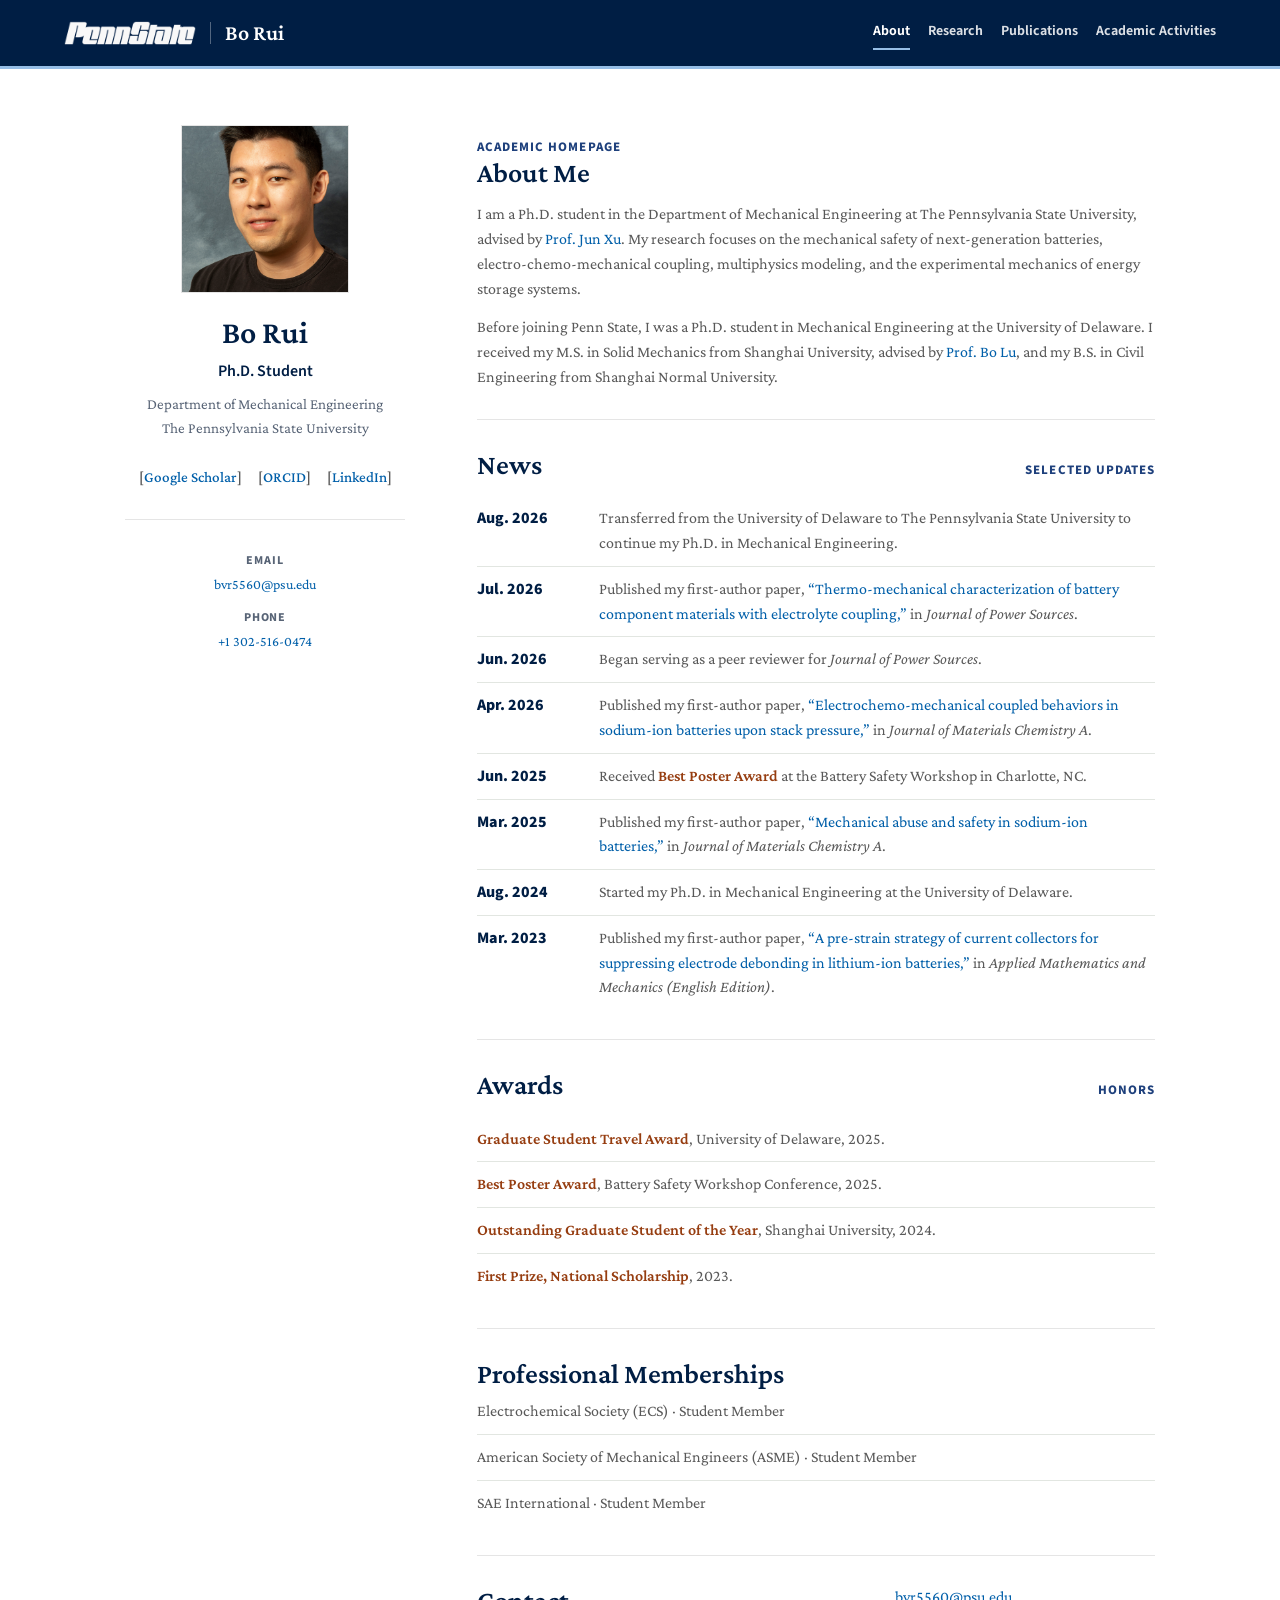
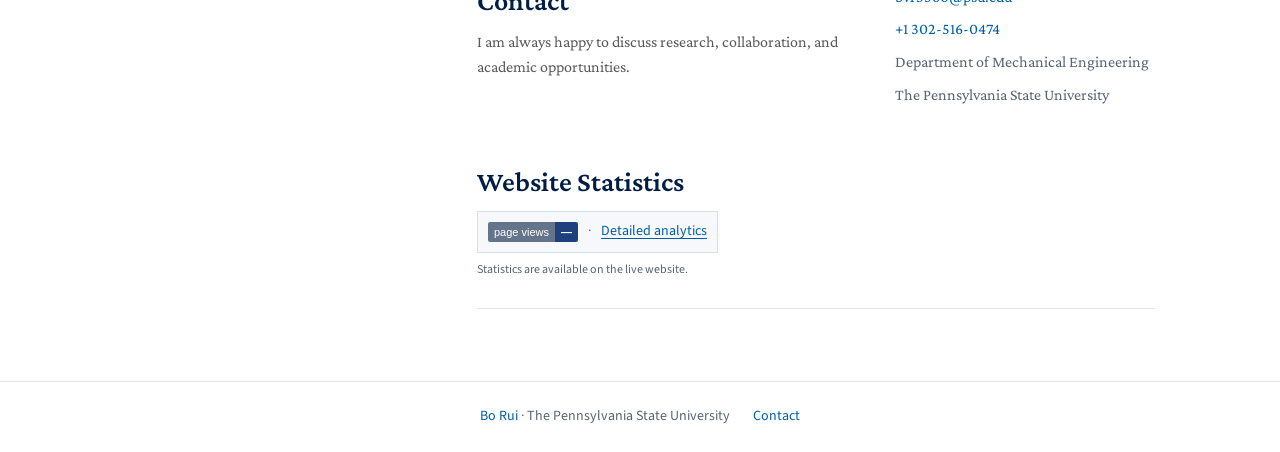
==== commit 7967b9b6: "Remove Contact from primary navigation" ====
--- a/index.html
+++ b/index.html
@@ -30,7 +30,6 @@
         <a href="research.html">Research</a>
         <a href="publications.html">Publications</a>
         <a href="teaching.html">Academic Activities</a>
-        <a href="index.html#contact">Contact</a>
       </nav>
     </header>
 
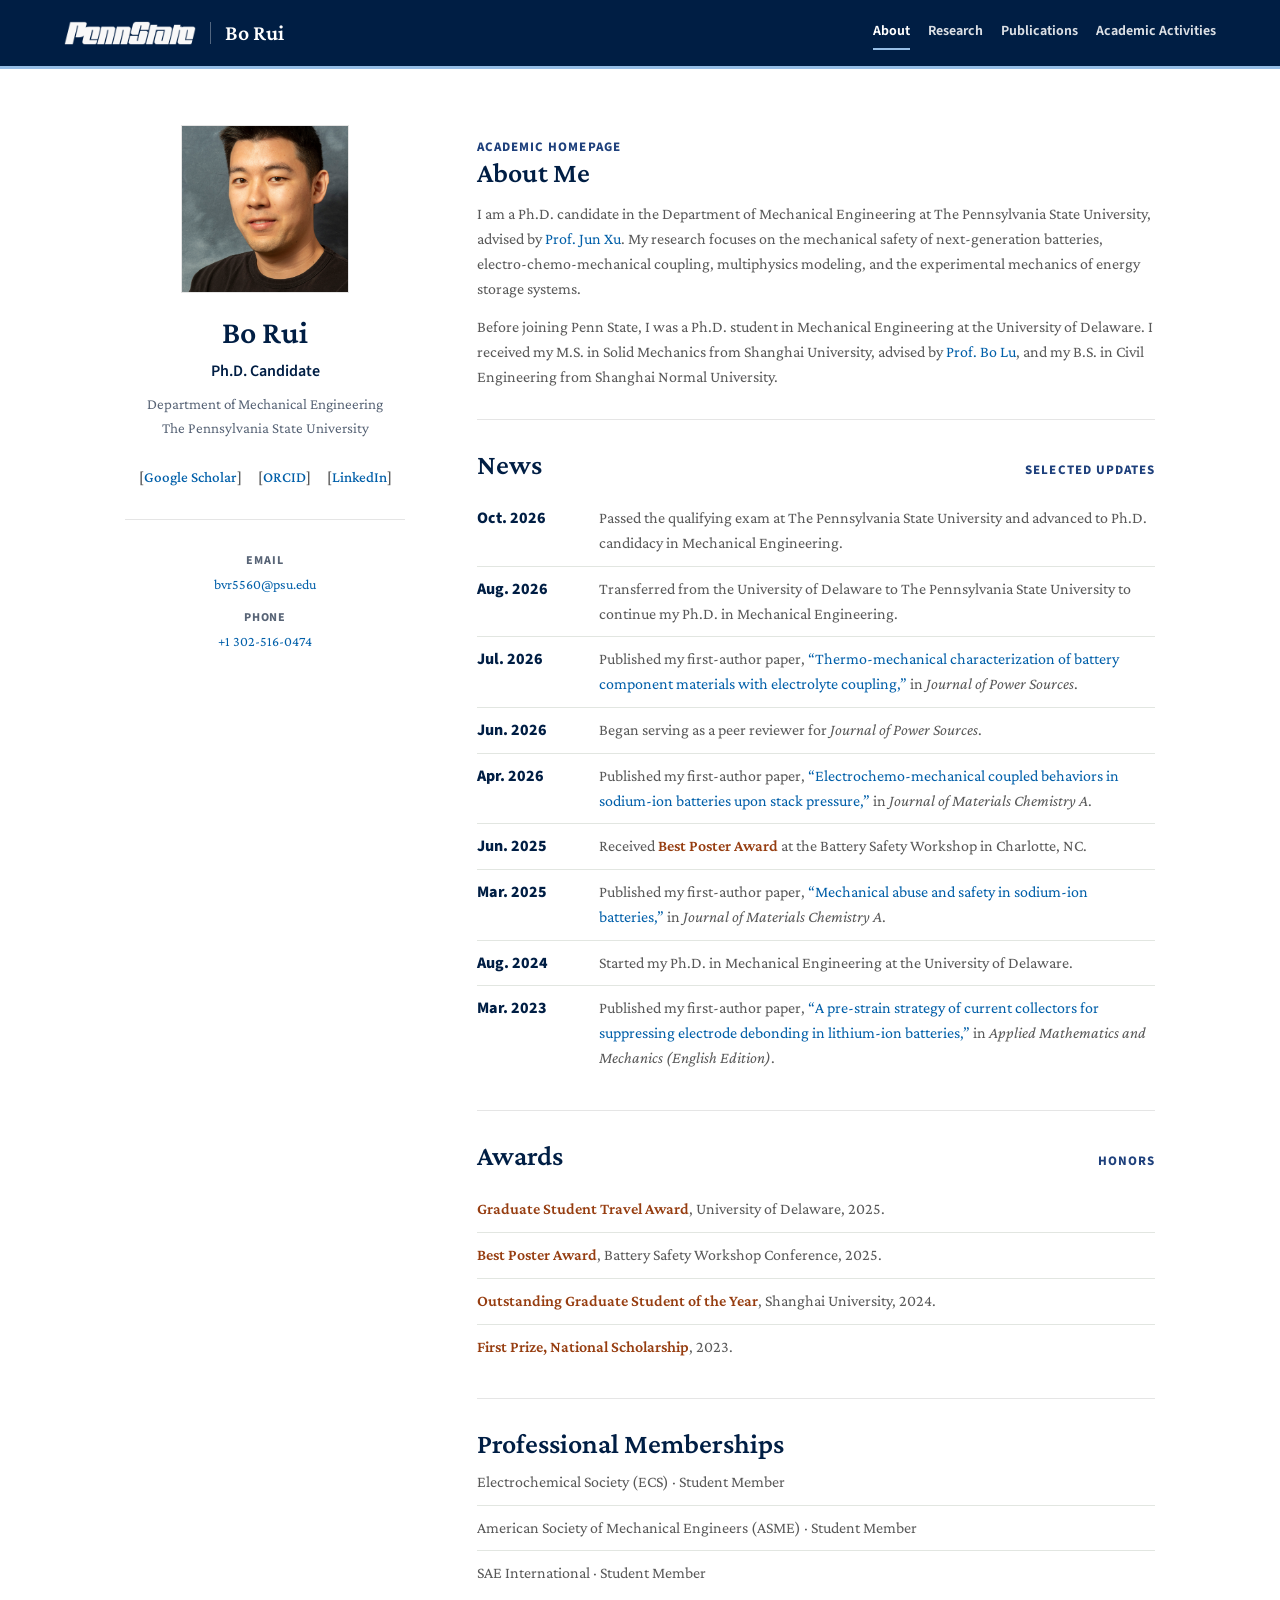
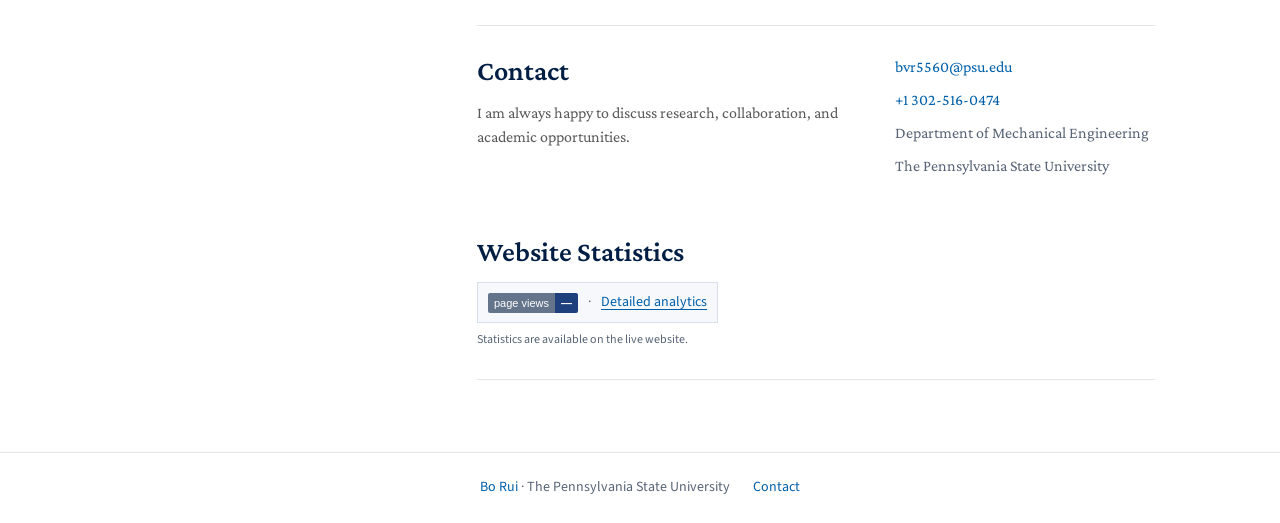
==== commit 6748118f: "Update PhD candidacy and qualifying exam news" ====
--- a/index.html
+++ b/index.html
@@ -3,7 +3,7 @@
   <head>
     <meta charset="utf-8" />
     <meta name="viewport" content="width=device-width, initial-scale=1" />
-    <meta name="description" content="Bo Rui, Mechanical Engineering Ph.D. student at Penn State. Research on battery safety, electro-chemo-mechanical coupling, multiphysics modeling, and experimental mechanics." />
+    <meta name="description" content="Bo Rui, Mechanical Engineering Ph.D. candidate at Penn State. Research on battery safety, electro-chemo-mechanical coupling, multiphysics modeling, and experimental mechanics." />
     <title>Bo Rui | Penn State | Battery Safety Research</title>
     <link rel="canonical" href="https://borui-research.github.io/" />
     <link rel="preconnect" href="https://fonts.googleapis.com" />
@@ -15,7 +15,7 @@
     <link rel="stylesheet" href="styles.css" />
     <script src="navigation.js" defer></script>
     <script src="analytics.js" defer></script>
-    <script type="application/ld+json">{"@context": "https://schema.org", "@type": "ProfilePage", "url": "https://borui-research.github.io/", "mainEntity": {"@type": "Person", "name": "Bo Rui", "url": "https://borui-research.github.io/", "jobTitle": "Ph.D. Student in Mechanical Engineering", "affiliation": {"@type": "CollegeOrUniversity", "name": "The Pennsylvania State University"}, "sameAs": ["https://scholar.google.com/citations?user=eAPEMPQAAAAJ&hl=en", "https://orcid.org/0009-0004-3398-0794", "https://www.linkedin.com/in/bo-rui-29960b326/"]}}</script>
+    <script type="application/ld+json">{"@context": "https://schema.org", "@type": "ProfilePage", "url": "https://borui-research.github.io/", "mainEntity": {"@type": "Person", "name": "Bo Rui", "url": "https://borui-research.github.io/", "jobTitle": "Ph.D. Candidate in Mechanical Engineering", "affiliation": {"@type": "CollegeOrUniversity", "name": "The Pennsylvania State University"}, "sameAs": ["https://scholar.google.com/citations?user=eAPEMPQAAAAJ&hl=en", "https://orcid.org/0009-0004-3398-0794", "https://www.linkedin.com/in/bo-rui-29960b326/"]}}</script>
     <meta name="google-site-verification" content="LgjtqVjA02f3PxelbNB9Icsbc_MqVMGqq7Q3ceHTJBg" />
   </head>
   <body>
@@ -37,7 +37,7 @@
       <aside class="profile-panel" aria-label="Profile summary">
         <img class="portrait" src="assets/profile.jpg" alt="Portrait of Bo Rui" />
         <h1>Bo Rui</h1>
-        <p class="role">Ph.D. Student</p>
+        <p class="role">Ph.D. Candidate</p>
         <p class="affiliation">
           Department of Mechanical Engineering<br />
           The Pennsylvania State University
@@ -63,7 +63,7 @@
           <p class="eyebrow">Academic Homepage</p>
           <h2>About Me</h2>
           <p>
-            I am a Ph.D. student in the Department of Mechanical Engineering at
+            I am a Ph.D. candidate in the Department of Mechanical Engineering at
             The Pennsylvania State University, advised by <a href="https://junxu-emslab.github.io/">Prof. Jun Xu</a>. My
             research focuses on the mechanical safety of next-generation batteries,
             electro-chemo-mechanical coupling, multiphysics modeling, and the
@@ -83,6 +83,10 @@
             <span class="section-note">Selected updates</span>
           </div>
           <ul class="timeline">
+            <li>
+              <time datetime="2026-10">Oct. 2026</time>
+              <span>Passed the qualifying exam at The Pennsylvania State University and advanced to Ph.D. candidacy in Mechanical Engineering.</span>
+            </li>
             <li>
               <time datetime="2026-08">Aug. 2026</time>
               <span>Transferred from the University of Delaware to The Pennsylvania State University to continue my Ph.D. in Mechanical Engineering.</span>
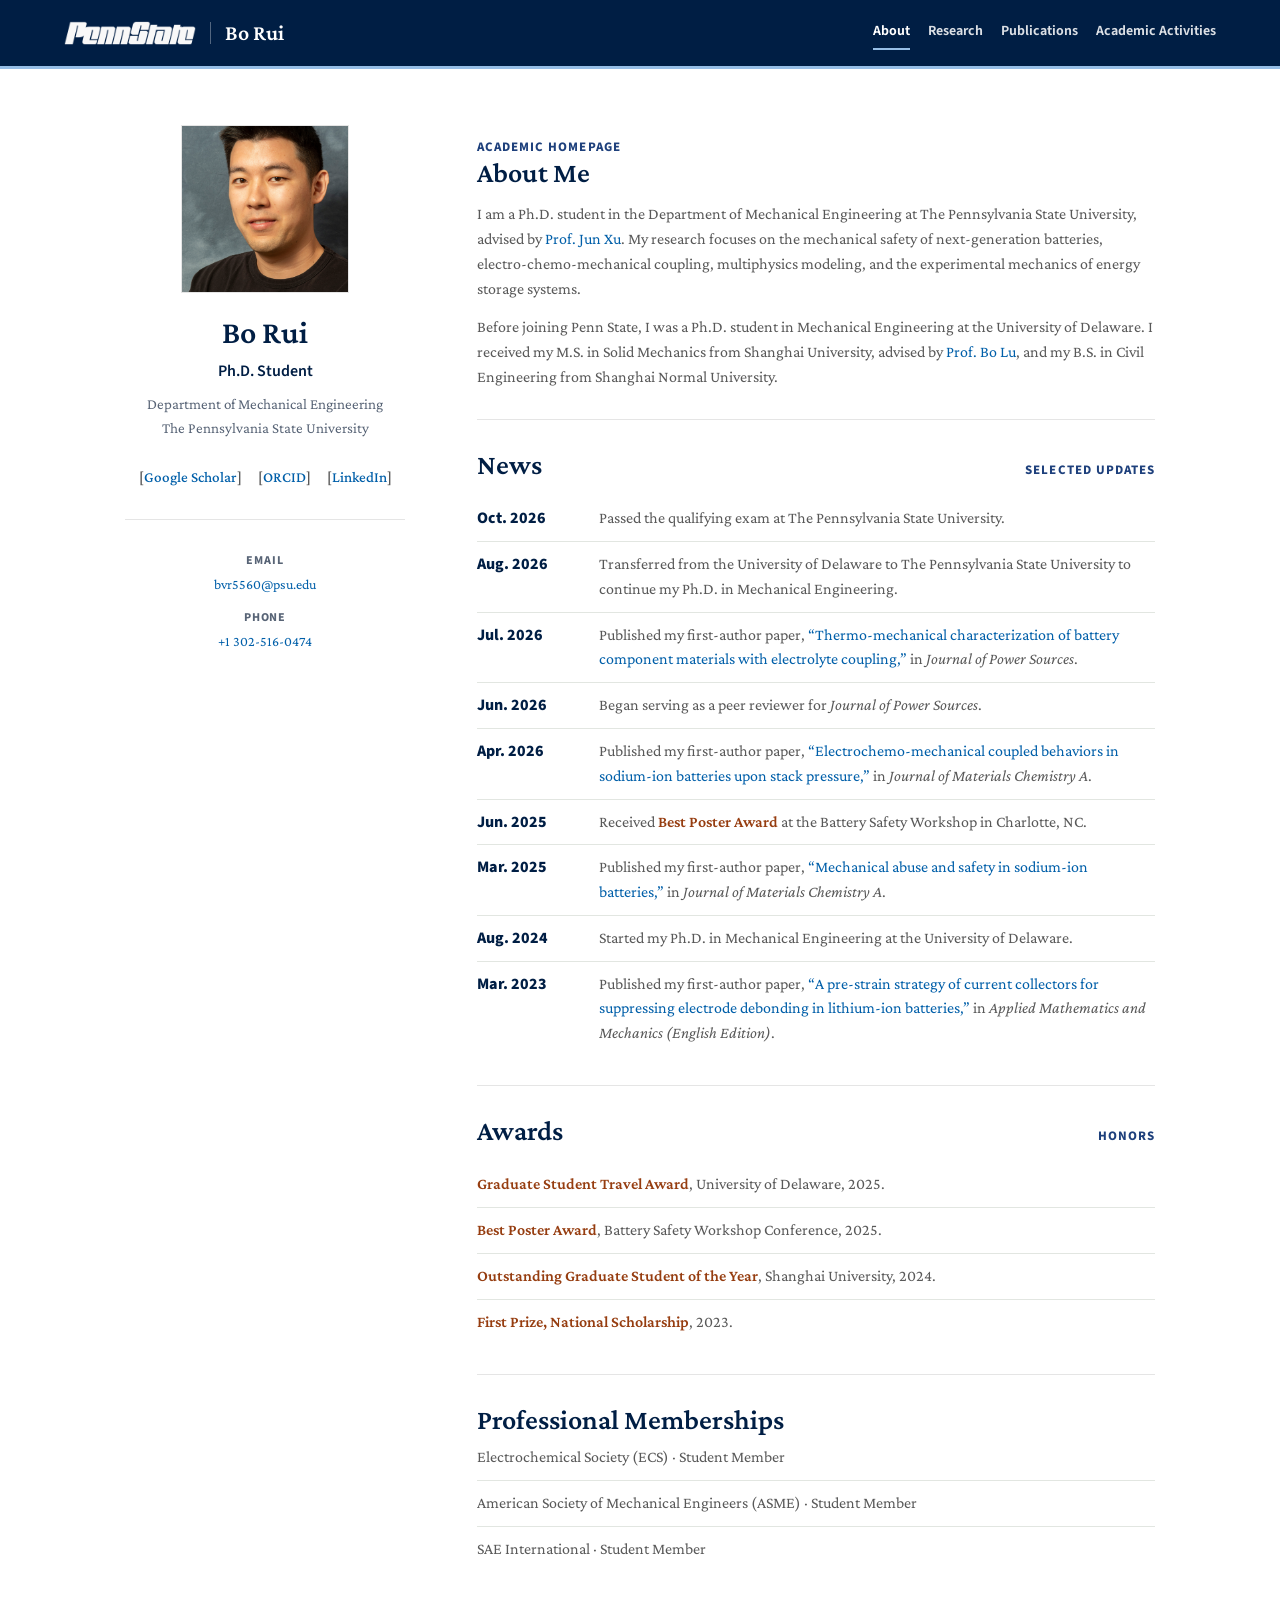
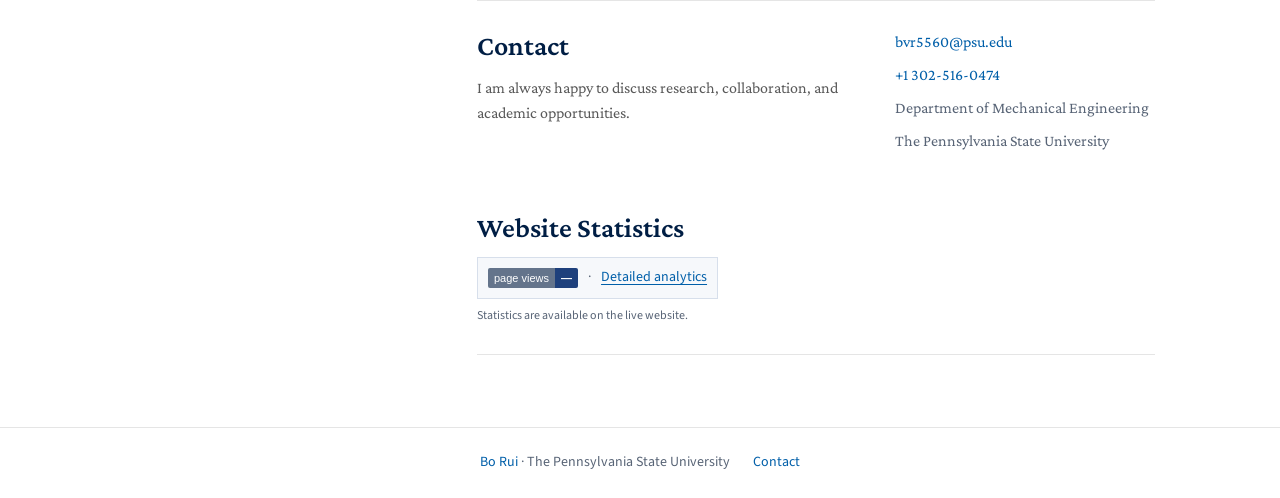
==== commit f85b7039: "Restore PhD student title and clarify qualifying exam news" ====
--- a/index.html
+++ b/index.html
@@ -3,7 +3,7 @@
   <head>
     <meta charset="utf-8" />
     <meta name="viewport" content="width=device-width, initial-scale=1" />
-    <meta name="description" content="Bo Rui, Mechanical Engineering Ph.D. candidate at Penn State. Research on battery safety, electro-chemo-mechanical coupling, multiphysics modeling, and experimental mechanics." />
+    <meta name="description" content="Bo Rui, Mechanical Engineering Ph.D. student at Penn State. Research on battery safety, electro-chemo-mechanical coupling, multiphysics modeling, and experimental mechanics." />
     <title>Bo Rui | Penn State | Battery Safety Research</title>
     <link rel="canonical" href="https://borui-research.github.io/" />
     <link rel="preconnect" href="https://fonts.googleapis.com" />
@@ -15,7 +15,7 @@
     <link rel="stylesheet" href="styles.css" />
     <script src="navigation.js" defer></script>
     <script src="analytics.js" defer></script>
-    <script type="application/ld+json">{"@context": "https://schema.org", "@type": "ProfilePage", "url": "https://borui-research.github.io/", "mainEntity": {"@type": "Person", "name": "Bo Rui", "url": "https://borui-research.github.io/", "jobTitle": "Ph.D. Candidate in Mechanical Engineering", "affiliation": {"@type": "CollegeOrUniversity", "name": "The Pennsylvania State University"}, "sameAs": ["https://scholar.google.com/citations?user=eAPEMPQAAAAJ&hl=en", "https://orcid.org/0009-0004-3398-0794", "https://www.linkedin.com/in/bo-rui-29960b326/"]}}</script>
+    <script type="application/ld+json">{"@context": "https://schema.org", "@type": "ProfilePage", "url": "https://borui-research.github.io/", "mainEntity": {"@type": "Person", "name": "Bo Rui", "url": "https://borui-research.github.io/", "jobTitle": "Ph.D. Student in Mechanical Engineering", "affiliation": {"@type": "CollegeOrUniversity", "name": "The Pennsylvania State University"}, "sameAs": ["https://scholar.google.com/citations?user=eAPEMPQAAAAJ&hl=en", "https://orcid.org/0009-0004-3398-0794", "https://www.linkedin.com/in/bo-rui-29960b326/"]}}</script>
     <meta name="google-site-verification" content="LgjtqVjA02f3PxelbNB9Icsbc_MqVMGqq7Q3ceHTJBg" />
   </head>
   <body>
@@ -37,7 +37,7 @@
       <aside class="profile-panel" aria-label="Profile summary">
         <img class="portrait" src="assets/profile.jpg" alt="Portrait of Bo Rui" />
         <h1>Bo Rui</h1>
-        <p class="role">Ph.D. Candidate</p>
+        <p class="role">Ph.D. Student</p>
         <p class="affiliation">
           Department of Mechanical Engineering<br />
           The Pennsylvania State University
@@ -63,7 +63,7 @@
           <p class="eyebrow">Academic Homepage</p>
           <h2>About Me</h2>
           <p>
-            I am a Ph.D. candidate in the Department of Mechanical Engineering at
+            I am a Ph.D. student in the Department of Mechanical Engineering at
             The Pennsylvania State University, advised by <a href="https://junxu-emslab.github.io/">Prof. Jun Xu</a>. My
             research focuses on the mechanical safety of next-generation batteries,
             electro-chemo-mechanical coupling, multiphysics modeling, and the
@@ -85,7 +85,7 @@
           <ul class="timeline">
             <li>
               <time datetime="2026-10">Oct. 2026</time>
-              <span>Passed the qualifying exam at The Pennsylvania State University and advanced to Ph.D. candidacy in Mechanical Engineering.</span>
+              <span>Passed the qualifying exam at The Pennsylvania State University.</span>
             </li>
             <li>
               <time datetime="2026-08">Aug. 2026</time>
